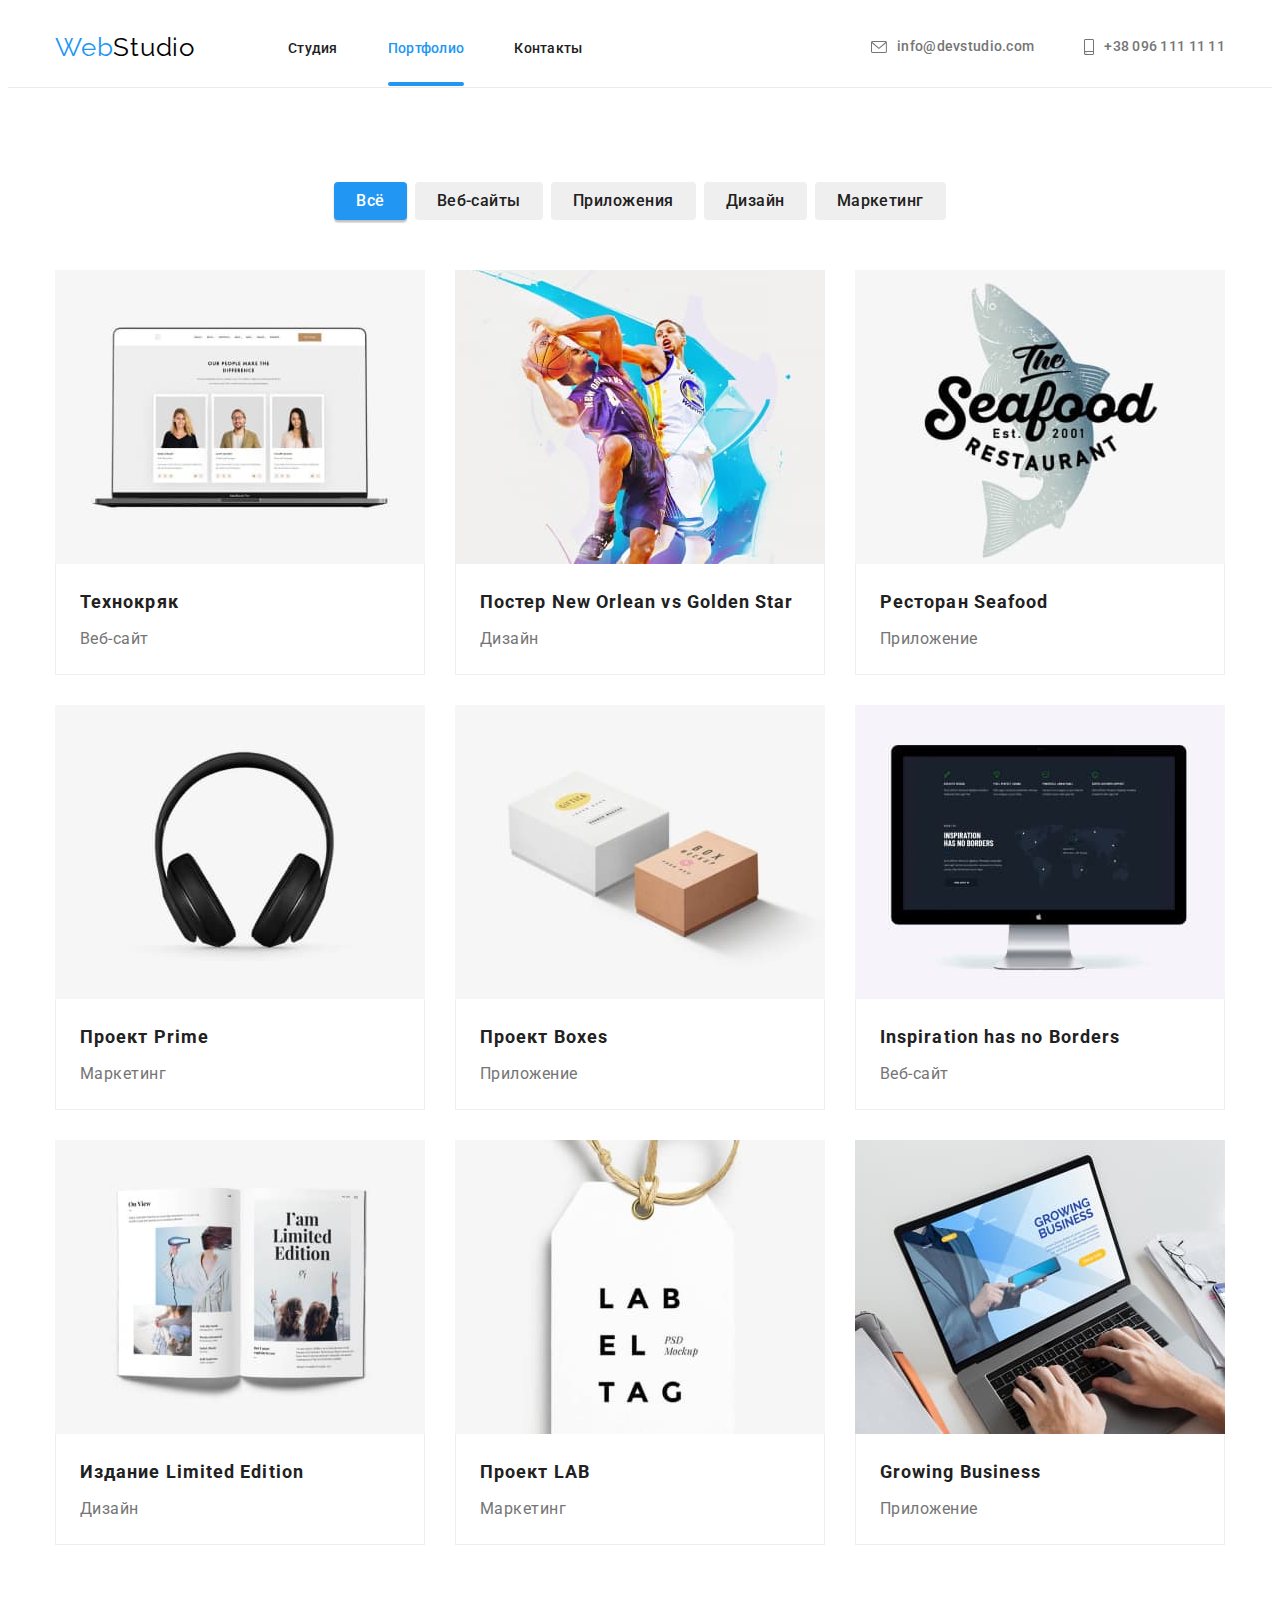
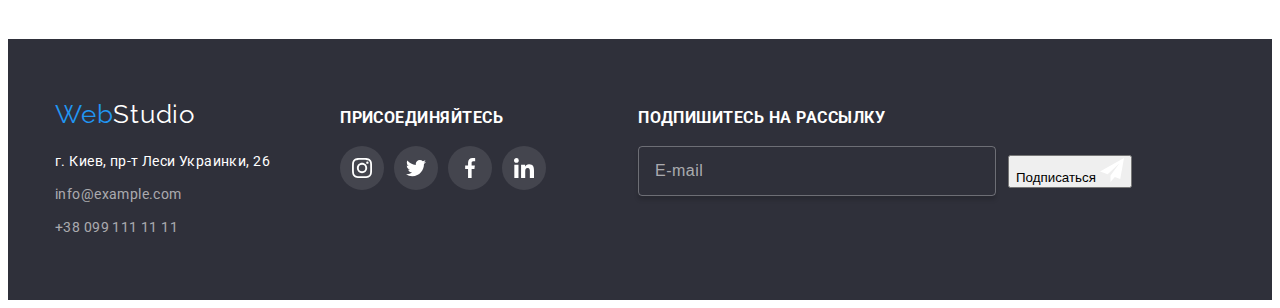
==== portfolio.html @ bbe97c32 "add files from the previous task" ====
<!-- Вопросы легко найти введя в поиск: ????? (Всё что отмечено по другому - старые вопросы или личные комментарии)-->
<!DOCTYPE html>
<html lang="ru">
  <head>
    <meta charset="UTF-8" />
    <meta http-equiv="X-UA-Compatible" content="IE=edge" />
    <meta name="viewport" content="width=device-width, initial-scale=1.0" />
    <title>Студия</title>
    <link rel="preconnect" href="https://fonts.gstatic.com" />
    <link
      rel="stylesheet"
      href="https://fonts.googleapis.com/css2?family=Raleway:wght@700&family=Roboto:wght@400;500;700;900&display=swap"
    />
    <link
      rel="stylesheet"
      href="https://cdnjs.cloudflare.com/ajax/libs/modern-normalize/1.1.0/modern-normalize.min.css"
      integrity="sha512-wpPYUAdjBVSE4KJnH1VR1HeZfpl1ub8YT/NKx4PuQ5NmX2tKuGu6U/JRp5y+Y8XG2tV+wKQpNHVUX03MfMFn9Q=="
      crossorigin="anonymous"
      referrerpolicy="no-referrer"
    />
    <link rel="stylesheet" href="./css/styles.css" />
  </head>
  <body>
    <!-- header -->
    <header class="header">
      <div class="header-container container">
        <a class="logo" href="./index.html"
          >Web<span class="logo-accent-header">Studio</span>
        </a>
        <!-- !!!Лого вне nav потому что в hw-08 nav будет скрыт display non!!! -->
        <nav class="nav">
          <ul class="list-nav-header">
            <li class="list-nav-header-item">
              <a class="link list-nav-header-item-link" href="./index.html"
                >Студия</a
              >
            </li>
            <li class="list-nav-header-item">
              <a
                class="link list-nav-header-item-link current"
                href="./portfolio.html"
                >Портфолио</a
              >
            </li>
            <li class="list-nav-header-item">
              <a class="link list-nav-header-item-link" href="">Контакты</a>
            </li>
          </ul>
        </nav>
        <ul class="list-contacts-header">
          <li class="list-contacts-header-item">
            <a
              class="link list-contacts-header-item-link"
              href="mailto:info@devstudio.com"
            >
              <svg class="envelope">
                <use href="./images/icons/icons.svg#icon-envelope"></use>
              </svg>
              info@devstudio.com</a
            >
          </li>
          <li class="list-contacts-header-item">
            <a
              class="link list-contacts-header-item-link"
              href="tel:+380961111111"
            >
              <svg class="smartphone">
                <use href="./images/icons/icons.svg#icon-smartphone"></use>
              </svg>
              +38 096 111 11 11</a
            >
          </li>
        </ul>
      </div>
    </header>
    <!-- maim -->
    <main class="main">
      <!-- examples -->
      <section class="section-examples">
        <div class="container">
          <h2 class="title-section title-section-examples visually-hidden">
            Меню видов работ
          </h2>
          <ul class="list-section-examples-button">
            <li class="list-section-examples-button-item">
              <button class="button-section-examples current" type="button">
                Всё
              </button>
            </li>
            <li class="list-section-examples-button-item">
              <button class="button-section-examples" type="button">
                Веб-сайты
              </button>
            </li>
            <li class="list-section-examples-button-item">
              <button class="button-section-examples" type="button">
                Приложения
              </button>
            </li>
            <li class="list-section-examples-button-item">
              <button class="button-section-examples" type="button">
                Дизайн
              </button>
            </li>
            <li class="list-section-examples-button-item">
              <button class="button-section-examples" type="button">
                Маркетинг
              </button>
            </li>
          </ul>
          <ul class="list-section-examples-example">
            <li class="list-section-examples-example-item">
              <a class="list-section-examples-example-item-link" href="">
                <div class="list-section-examples-example-item-box-image">
                  <img
                    src="./images/portfolio.html/examples/tekhnokryak.jpg"
                    alt="Веб-сайт Технокряк открыт на ноутбуке"
                    width="370"
                    height="294"
                  />
                  <p
                    class="list-section-examples-example-item-box-overlay-text"
                  >
                    Технокряк это современная площадка распространения
                    коронавируса. Компании используют эту платформу для
                    цифрового шпионажа и атак на защищённые сервера конкурентов.
                  </p>
                </div>
                <div class="list-section-examples-example-item-text">
                  <h3 class="list-section-examples-example-item-title">
                    Технокряк
                  </h3>
                  <p class="list-section-examples-example-item-description">
                    Веб-сайт
                  </p>
                </div>
              </a>
            </li>
            <li class="list-section-examples-example-item">
              <a class="list-section-examples-example-item-link" href="">
                <div class="list-section-examples-example-item-box-image">
                  <img
                    src="./images/portfolio.html/examples/poster-new-orlean-vs-golden-star.jpg"
                    alt="На постере изображены два играющих баскетболиста"
                    width="370"
                    height="294"
                  />
                  <p
                    class="list-section-examples-example-item-box-overlay-text"
                  >
                    Технокряк это современная площадка распространения
                    коронавируса. Компании используют эту платформу для
                    цифрового шпионажа и атак на защищённые сервера конкурентов.
                  </p>
                </div>
                <div class="list-section-examples-example-item-text">
                  <h3 class="list-section-examples-example-item-title">
                    Постер New Orlean vs Golden Star
                  </h3>
                  <p class="list-section-examples-example-item-description">
                    Дизайн
                  </p>
                </div>
              </a>
            </li>
            <li class="list-section-examples-example-item">
              <a class="list-section-examples-example-item-link" href="">
                <div class="list-section-examples-example-item-box-image">
                  <img
                    src="./images/portfolio.html/examples/restoran-seafood.jpg"
                    alt="Логотип ресторана Seafood"
                    width="370"
                    height="294"
                  />
                  <p
                    class="list-section-examples-example-item-box-overlay-text"
                  >
                    Технокряк это современная площадка распространения
                    коронавируса. Компании используют эту платформу для
                    цифрового шпионажа и атак на защищённые сервера конкурентов.
                  </p>
                </div>
                <div class="list-section-examples-example-item-text">
                  <h3 class="list-section-examples-example-item-title">
                    Ресторан Seafood
                  </h3>
                  <p class="list-section-examples-example-item-description">
                    Приложение
                  </p>
                </div>
              </a>
            </li>
            <li class="list-section-examples-example-item">
              <a class="list-section-examples-example-item-link" href="">
                <div class="list-section-examples-example-item-box-image">
                  <img
                    src="./images/portfolio.html/examples/proekt-prime.jpg"
                    alt="На логотипе изображены полнооазмерные наушники чёрного цвета "
                    width="370"
                    height="294"
                  />
                  <p
                    class="list-section-examples-example-item-box-overlay-text"
                  >
                    Технокряк это современная площадка распространения
                    коронавируса. Компании используют эту платформу для
                    цифрового шпионажа и атак на защищённые сервера конкурентов.
                  </p>
                </div>
                <div class="list-section-examples-example-item-text">
                  <h3 class="list-section-examples-example-item-title">
                    Проект Prime
                  </h3>
                  <p class="list-section-examples-example-item-description">
                    Маркетинг
                  </p>
                </div>
              </a>
            </li>
            <li class="list-section-examples-example-item">
              <a class="list-section-examples-example-item-link" href="">
                <div class="list-section-examples-example-item-box-image">
                  <img
                    src="./images/portfolio.html/examples/proekt-boxes.jpg"
                    alt="На логотипе изображены две коробки с названем проекта"
                    width="370"
                    height="294"
                  />
                  <p
                    class="list-section-examples-example-item-box-overlay-text"
                  >
                    Технокряк это современная площадка распространения
                    коронавируса. Компании используют эту платформу для
                    цифрового шпионажа и атак на защищённые сервера конкурентов.
                  </p>
                </div>
                <div class="list-section-examples-example-item-text">
                  <h3 class="list-section-examples-example-item-title">
                    Проект Boxes
                  </h3>
                  <p class="list-section-examples-example-item-description">
                    Приложение
                  </p>
                </div>
              </a>
            </li>
            <li class="list-section-examples-example-item">
              <a class="list-section-examples-example-item-link" href="">
                <div class="list-section-examples-example-item-box-image">
                  <img
                    src="./images/portfolio.html/examples/inspiration-has-no-borders.jpg"
                    alt="веб-сайт открыт на большом мониторе"
                    width="370"
                    height="294"
                  />
                  <p
                    class="list-section-examples-example-item-box-overlay-text"
                  >
                    Технокряк это современная площадка распространения
                    коронавируса. Компании используют эту платформу для
                    цифрового шпионажа и атак на защищённые сервера конкурентов.
                  </p>
                </div>
                <div class="list-section-examples-example-item-text">
                  <h3 class="list-section-examples-example-item-title">
                    Inspiration has no Borders
                  </h3>
                  <p class="list-section-examples-example-item-description">
                    Веб-сайт
                  </p>
                </div>
              </a>
            </li>
            <li class="list-section-examples-example-item">
              <a class="list-section-examples-example-item-link" href="">
                <div class="list-section-examples-example-item-box-image">
                  <img
                    src="./images/portfolio.html/examples/izdaniye-limited-edition.jpg"
                    alt="фотография раскрытого журнала"
                    width="370"
                    height="294"
                  />
                  <p
                    class="list-section-examples-example-item-box-overlay-text"
                  >
                    Технокряк это современная площадка распространения
                    коронавируса. Компании используют эту платформу для
                    цифрового шпионажа и атак на защищённые сервера конкурентов.
                  </p>
                </div>
                <div class="list-section-examples-example-item-text">
                  <h3 class="list-section-examples-example-item-title">
                    Издание Limited Edition
                  </h3>
                  <p class="list-section-examples-example-item-description">
                    Дизайн
                  </p>
                </div>
              </a>
            </li>
            <li class="list-section-examples-example-item">
              <a class="list-section-examples-example-item-link" href="">
                <div class="list-section-examples-example-item-box-image">
                  <img
                    src="./images/portfolio.html/examples/proekt-lab.jpg"
                    alt="логотип проекта на бирке"
                    width="370"
                    height="294"
                  />
                  <p
                    class="list-section-examples-example-item-box-overlay-text"
                  >
                    Технокряк это современная площадка распространения
                    коронавируса. Компании используют эту платформу для
                    цифрового шпионажа и атак на защищённые сервера конкурентов.
                  </p>
                </div>
                <div class="list-section-examples-example-item-text">
                  <h3 class="list-section-examples-example-item-title">
                    Проект LAB
                  </h3>
                  <p class="list-section-examples-example-item-description">
                    Маркетинг
                  </p>
                </div>
              </a>
            </li>
            <li class="list-section-examples-example-item">
              <a class="list-section-examples-example-item-link" href="">
                <div class="list-section-examples-example-item-box-image">
                  <img
                    src="./images/portfolio.html/examples/growing-business.jpg"
                    alt="человек работает в приложении на ноутбуке"
                    width="370"
                    height="294"
                  />
                  <p
                    class="list-section-examples-example-item-box-overlay-text"
                  >
                    Технокряк это современная площадка распространения
                    коронавируса. Компании используют эту платформу для
                    цифрового шпионажа и атак на защищённые сервера конкурентов.
                  </p>
                </div>
                <div class="list-section-examples-example-item-text">
                  <h3 class="list-section-examples-example-item-title">
                    Growing Business
                  </h3>
                  <p class="list-section-examples-example-item-description">
                    Приложение
                  </p>
                </div>
              </a>
            </li>
          </ul>
        </div>
      </section>
    </main>
    <!-- footer -->
    <footer class="footer">
      <div class="footer-container container">
        <div class="footer-logo-adrress">
          <a class="logo link" href="./index.html"
            >Web<span class="logo-accent-footer">Studio</span></a
          >
          <address class="address">
            <ul class="list-address">
              <li class="list-address-item">
                <a
                  class="link link-contacts-footer-address"
                  href="https://goo.gl/maps/VducrsW37EZ99G4x5"
                  target="_blank"
                  rel="noopener noreferrer"
                  >г. Киев, пр-т Леси Украинки, 26</a
                >
                <!-- Prettier неудобно разрывает теги (например </a> на двух предыдущих строчках). Так и должно быть или лучше изменить настройки самого Prettier? -->
              </li>
              <li class="list-address-item">
                <a
                  class="link link-contacts-footer"
                  href="mailto:info@example.com"
                  >info@example.com</a
                >
              </li>
              <li class="list-address-item">
                <a class="link link-contacts-footer" href="tel:+380991111111"
                  >+38 099 111 11 11</a
                >
              </li>
            </ul>
          </address>
        </div>
        <div class="footer-join">
          <p class="footer-join-title">присоединяйтесь</p>
          <ul class="footer-join-list-link-social">
            <li class="footer-join-list-link-social-item">
              <a class="footer-join-list-link-social-link" href="">
                <svg
                  class="
                    footer-join-list-link-social-icon footer-join-icon-instagram
                  "
                >
                  <use href="./images/icons/icons.svg#icon-instagram"></use>
                </svg>
              </a>
            </li>
            <li class="footer-join-list-link-social-item">
              <a class="footer-join-list-link-social-link" href="">
                <svg
                  class="
                    footer-join-list-link-social-icon footer-join-icon-twitter
                  "
                >
                  <use href="./images/icons/icons.svg#icon-twitter"></use>
                </svg>
              </a>
            </li>
            <li class="footer-join-list-link-social-item">
              <a class="footer-join-list-link-social-link" href="">
                <svg
                  class="
                    footer-join-list-link-social-icon footer-join-icon-facebook
                  "
                >
                  <use href="./images/icons/icons.svg#icon-facebook"></use>
                </svg>
              </a>
            </li>
            <li class="footer-join-list-link-social-item">
              <a class="footer-join-list-link-social-link" href="">
                <svg
                  class="
                    footer-join-list-link-social-icon footer-join-icon-linkedin
                  "
                >
                  <use href="./images/icons/icons.svg#icon-linkedin"></use>
                </svg>
              </a>
            </li>
          </ul>
        </div>
        <div class="footer-form-container">
          <p class="footer-join-title">подпишитесь на рассылку</p>
          <form class="footer-form" action="#">
            <input
              class="footer-form-field"
              type="email"
              name="subscribtion"
              placeholder="E-mail"
              id="subscription"
              required
            />
            <label for="subscription"
              ><button class="footer-form-btn" type="submit">
                Подписаться
                <svg class="footer-btn-icon" width="24" height="24">
                  <use href="./images/icons/icons.svg#icon-subscribe"></use>
                </svg>
              </button>
            </label>
          </form>
        </div>
      </div>
    </footer>
  </body>
</html>
<!-- Q&A history -->
---- css/styles.css ----
/* Вопросы легко найти введя в поиск: ????? (Всё что отмечено по другому - старые вопросы или личные комментарии) */

/* root-start */
:root {
  --font-family-primary: "Roboto", sans-serif;
  --font-family-secondary: "Raleway", sans-serif;
  --border-form: 1px solid rgba(33, 33, 33, 0.2);
  --color-main: #757575;
  --color-white-primary: #ffffff;
  --color-white-secondary: rgba(255, 255, 255, 0.6);
  --color-dark-primary: #212121;
  --color-accent-primary: #2196f3;
  --color-accent-secondary: #000000;
  --color-background-primary: #2f303a;
  --color-background-secondary: #f5f4fa;
  --color-button-background: #188ce8;
  --color-icon-primary: #afb1b8;
  --color-overlay-primary: rgba(47, 48, 58, 0.4);
  --color-overlay-secondary: rgba(47, 48, 58, 0.8);
  --color-overlay-example-card: rgba(33, 150, 243, 0.9);
  --color-placeholder: rgba(117, 117, 117, 0.5);
  --shadow-section-examples-example-item: 0px 1px 1px rgba(0, 0, 0, 0.12),
    0px 4px 4px rgba(0, 0, 0, 0.06), 1px 4px 6px rgba(0, 0, 0, 0.16);
  --shadow-section-examples-example-item-hover: 0px 1px 1px rgba(0, 0, 0, 0.12),
    0px 4px 4px rgba(0, 0, 0, 0.06), 1px 4px 6px rgba(0, 0, 0, 0.16);
  --shadow-section-hero-button: 0px 3px 1px rgba(0, 0, 0, 0.1),
    0px 1px 2px rgba(0, 0, 0, 0.08), 0px 2px 2px rgba(0, 0, 0, 0.12);
  --shadow-modal: 0px 1px 3px rgba(0, 0, 0, 0.12),
    0px 1px 1px rgba(0, 0, 0, 0.14), 0px 2px 1px rgba(0, 0, 0, 0.2);
  --shadow-modal-button: 0px 4px 4px rgba(0, 0, 0, 0.15);
  --timing-function: cubic-bezier(0.4, 0, 0.2, 1);
}
/* root-end */

/* body-start */

/* global-start */
body {
  font-family: var(--font-family-primary), sans-serif;
  color: var(--color-main);
  background-color: var(--color-white-primary);
}
*,
*::before,
*::after {
  box-sizing: border-box;
}
h1,
h2,
h3,
h4,
h5,
h6,
p {
  margin-top: 0;
  margin-bottom: 0;
}
a {
  text-decoration: none;
}
ul,
ol {
  list-style: none;
  margin: 0;
  padding: 0;
}
img {
  display: block;
}
.link {
  text-decoration: none;
  color: inherit;
}
.list {
  list-style: none;
}
.visually-hidden {
  position: absolute;
  width: 1px;
  height: 1px;
  margin: -1px;
  border: 0;
  padding: 0;
  white-space: nowrap;
  clip-path: inset(100%);
  clip: rect(0 0 0 0);
  overflow: hidden;
}
.container {
  width: 1200px;
  padding-left: 15px;
  padding-right: 15px;
  /* padding: 0 15px; */
  margin-left: auto;
  margin-right: auto;
  /* margin: 0 auto; */
}
/* global-end */

/* header-start */
.header {
  border-bottom: 1px solid #ececec;
  padding-top: 24px;
  padding-bottom: 24px;
}
.header-container {
  display: flex;
  align-items: center;
}
.logo {
  font-family: var(--font-family-secondary);
  font-size: 26px;
  line-height: 1.19;
  letter-spacing: 0.03em;
  color: var(--color-accent-primary);
}
.logo-accent-header {
  color: var(--color-accent-secondary);
}
.header .logo {
  margin-right: 93px;
}
.nav {
  display: flex;
  align-items: center;
}
.list-nav-header {
  display: flex;
}
.list-nav-header-item {
  position: relative;
}
.list-nav-header-item:not(:last-child) {
  margin-right: 50px;
}
.list-nav-header-item-link {
  font-weight: 500;
  font-size: 14px;
  line-height: 1.14;
  letter-spacing: 0.02em;
  color: var(--color-dark-primary);
  transition: color 250ms var(--timing-function);
}
.list-nav-header-item-link:hover,
.list-nav-header-item-link:focus,
.list-nav-header-item-link.current {
  color: var(--color-accent-primary);
  transition: color 250ms var(--timing-function);
}
.list-nav-header-item-link.current::after {
  content: "";
  display: block;
  justify-content: center;
  position: absolute;
  top: 44px;
  width: 100%;
  height: 4px;
  border-radius: 2px;
  background-color: var(--color-accent-primary);
}
.list-contacts-header {
  display: flex;
  margin-left: auto;
}
.list-contacts-header-item:not(:last-child) {
  margin-right: 50px;
}
.list-contacts-header-item-link {
  display: flex;
  align-items: center;
  font-weight: 500;
  font-size: 14px;
  line-height: 1.14;
  letter-spacing: 0.02em;
  color: var(--color-main);
  transition: color 250ms var(--timing-function);
}
.list-contacts-header-item-link:hover,
.list-contacts-header-item-link:focus,
.list-contacts-header-item-link:hover,
.list-contacts-header-item-link:focus {
  color: var(--color-accent-primary);
  transition: color 250ms var(--timing-function);
}
.envelope {
  width: 16px;
  height: 12px;
  margin-right: 10px;
  fill: var(--color-main);
  transition: fill 250ms var(--timing-function);
}
.smartphone {
  width: 10px;
  height: 16px;
  margin-right: 10px;
  color: var(--color-main);
  fill: var(--color-main);
  transition: color 250ms var(--timing-function);
  transition: fill 250ms var(--timing-function);
}
.list-contacts-header-item-link:hover .envelope,
.list-contacts-header-item-link:focus .envelope,
.list-contacts-header-item-link:hover .smartphone,
.list-contacts-header-item-link:focus .smartphone {
  fill: var(--color-accent-primary);
  transition: fill 250ms var(--timing-function);
}
/* header-end */

/* index.html-start */

/* main-start */

/* hero-start */
.section-hero {
  background-color: var(--color-background-primary);
  max-width: 1600px;
  margin: 0 auto;
  padding: 200px 0;
  text-align: center;

  background-size: cover;
  background-position: center;
  background-repeat: no-repeat;
  background-image: linear-gradient(
      var(--color-overlay-primary),
      var(--color-overlay-primary)
    ),
    url(../images/index.html/hero/hero-background.jpg);
}
.title-section-hero {
  font-weight: 900;
  font-size: 44px;
  line-height: 1.36;
  letter-spacing: 0.06em;
  text-transform: uppercase;
  /*   text-align: center; */
  color: var(--color-white-primary);
  width: 696px;
  text-align: center;
  margin: 0 auto;
  margin-bottom: 30px;
}
.button-section-hero {
  font-family: inherit;
  font-weight: 700;
  font-size: 16px;
  line-height: 1.88;
  letter-spacing: 0.06em;
  background-color: var(--color-accent-primary);
  color: var(--color-white-primary);
  cursor: pointer;
  border: none;
  border-radius: 4px;
  padding: 10px 32px;
  box-shadow: var(--shadow-section-hero-button);
  border-radius: 4px;
}
/* hero-end */

/* advantages-start */
.section-advantages {
  padding: 94px 0;
}
.list-section-advantages {
  display: flex;
}
.list-section-advantages-item {
  width: 270px;
}
.list-section-advantages-item:not(:last-child) {
  margin-right: 30px;
}
.list-section-advantages-item-icon-background {
  display: flex;
  justify-content: center;
  align-items: center;
  height: 120px;
  margin-bottom: 30px;
  background-color: var(--color-background-secondary);
  border-radius: 4px;
}
.list-section-advantages-item-icon {
  width: 70px;
  height: 70px;
}
.list-section-advantages-item-title {
  font-size: 14px;
  line-height: 1.14;
  text-transform: uppercase;
  color: var(--color-dark-primary);
  margin-bottom: 10px;
}
.list-section-advantages-item-description {
  font-size: 14px;
  line-height: 1.71;
  letter-spacing: 0.03em;
  color: var(--color-main);
}
/* advantages-end */

/* activities-start */
.section-activities {
  padding-bottom: 94px;
}
.title-section {
  font-weight: 700;
  font-size: 36px;
  line-height: 1.17;
  letter-spacing: 0.03em;
  color: var(--color-dark-primary);
  text-align: center;
  margin-bottom: 50px;
}
.list-section-activities {
  display: flex;
  justify-content: center;
}
.list-section-activities-item {
  position: relative;
}
.list-section-activities-item:not(:last-child) {
  margin-right: 30px;
}
.activities-description {
  position: absolute;
  bottom: 0;
  width: 100%;
  height: 70px;
  background-color: var(--color-overlay-secondary);
}
.activities-title {
  padding-top: 27px;
  padding-bottom: 27px;
  font-weight: 700;
  line-height: 1.14;
  text-align: center;
  letter-spacing: 0.03em;
  text-transform: uppercase;
  color: var(--color-white-primary);
}
/* activities-end */

/* team-start */
.section-team {
  padding: 94px 0;
  background-color: var(--color-background-secondary);
}
.list-section-team {
  display: flex;
}
.list-section-team-item {
  background: #ffffff;
  box-shadow: 0px 1px 3px rgba(0, 0, 0, 0.12), 0px 1px 1px rgba(0, 0, 0, 0.14),
    0px 2px 1px rgba(0, 0, 0, 0.2);
  border-radius: 0px 0px 4px 4px;
}
.list-section-team-item:not(:last-child) {
  margin-right: 30px;
}
.list-section-team-item-text {
  text-align: center;
  padding: 30px 32px;
}
.list-section-team-item-title {
  font-weight: 500;
  font-size: 16px;
  line-height: 1.19;
  letter-spacing: 0.03em;
  color: var(--color-dark-primary);
  margin-bottom: 10px;
}
.list-section-team-item-description {
  line-height: 1.19;
  font-size: 14px;
  letter-spacing: 0.03em;
  margin-bottom: 16px;
}
.list-link-social {
  display: flex;
  justify-content: center;
  align-items: center;
}
.link-social {
  display: flex;
  justify-content: center;
  align-items: center;
  width: 44px;
  height: 44px;
  border-radius: 50%;
  fill: var(--color-icon-primary);
  transition: fill 250ms var(--timing-function);
}
.link-social:hover,
.link-social:focus {
  fill: var(--color-white-primary);
  background-color: var(--color-accent-primary);
  transition: fill 250ms var(--timing-function);
  transition: background-color 250ms var(--timing-function);
}
.link-social-item:not(:last-child) {
  margin-right: 10px;
}
/* team-end */

/* сlients-start */
.section-clients {
  padding-top: 94px;
  padding-bottom: 94px;
}
.list-section-сlients {
  display: flex;
  justify-content: space-between;
  align-items: center;
}
.list-section-сlients-item {
  width: 170px;
  height: 92px;
}
.list-section-сlients-item-link {
  display: flex;
  align-items: center;
  justify-content: center;
  width: inherit;
  height: inherit;
  border: 1px solid var(--color-icon-primary);
  border-radius: 4px;
  transition: border 250ms var(--timing-function),
    fill 250ms var(--timing-function);
}
.list-section-сlients-item-link:hover,
.list-section-сlients-item-link:focus {
  border: 1px solid var(--color-accent-primary);
  fill: var(--color-accent-primary);
  transition: border 250ms var(--timing-function);
  transition: fill 250ms var(--timing-function);
}
.icon-ya-co {
  width: 41px;
  height: 46.7px;
}
.icon-company-tag-line-here {
  width: 40px;
  height: 52px;
}
.icon-company {
  width: 43.46px;
  height: 41.18px;
}
.icon-foster-peters {
  width: 84.44px;
  height: 40.62px;
}
.icon-brand {
  width: 62.54px;
  height: 45.43px;
}
.icon-company-tag-line {
  width: 93.79px;
  height: 43.93px;
}
.list-section-сlients-item-link:hover .client-icon,
.list-section-сlients-item-link:focus .client-icon {
  fill: var(--color-accent-primary);
  transition: fill 250ms var(--timing-function);
}
.client-icon {
  fill: var(--color-icon-primary);
  transition: fill 250ms var(--timing-function);
}
/* сlients-end */

/* portfolio.html-start */

/* examples-start */
.section-examples {
  padding: 94px 0;
}
.button-section-examples {
  font-family: inherit;
  font-weight: 500;
  font-size: 16px;
  line-height: 1.62;
  letter-spacing: 0.03em;
  color: var(--color-dark-primary);
  cursor: pointer;
  border: none;
  border-radius: 4px;
  padding: 6px 22px;
  transition: color 250ms var(--timing-function),
    background-color 250ms var(--timing-function),
    box-shadow 250ms var(--timing-function);
}
.button-section-examples:hover,
.button-section-examples:focus,
.button-section-examples.current {
  background-color: var(--color-accent-primary);
  color: var(--color-white-primary);
  box-shadow: 0px 3px 1px rgba(0, 0, 0, 0.1), 0px 1px 2px rgba(0, 0, 0, 0.08),
    0px 2px 2px rgba(0, 0, 0, 0.12);
  border-radius: 4px;
  transition: background-color 250ms var(--timing-function);
  transition: color 250ms var(--timing-function);
  transition: box-shadow 250ms var(--timing-function);
}
.list-section-examples-button {
  display: flex;
  justify-content: center;
  margin-bottom: 50px;
}
.list-section-examples-button-item:not(:last-child) {
  margin-right: 8px;
}
.list-section-examples-example {
  display: flex;
  flex-wrap: wrap;
  margin-left: -30px;
  margin-top: -30px;
}
.list-section-examples-example-item {
  margin-left: 30px;
  margin-top: 30px;
  flex-basis: calc(100% / 3 - 30px);
}
.list-section-examples-example-item-link {
  display: block;
  transition: box-shadow 250ms var(--timing-function);
}
.list-section-examples-example-item-link:hover,
.list-section-examples-example-item-link:focus {
  box-shadow: var(--shadow-section-examples-example-item-hover);
  transition: color 250ms var(--timing-function);
  transition: box-shadow 250ms var(--timing-function);
}
.list-section-examples-example-item-link:hover
  .list-section-examples-example-item-box-overlay-text,
.list-section-examples-example-item-link:focus
  .list-section-examples-example-item-box-overlay-text {
  transform: translateY(0);
}
.list-section-examples-example-item-box-image {
  position: relative;
  overflow: hidden;
}
.list-section-examples-example-item-box-overlay-text {
  display: block;
  position: absolute;
  bottom: 0;
  width: 100%;
  height: 100%;
  padding: 62px 24px;
  overflow: auto;
  font-size: 18px;
  line-height: 1.56;
  letter-spacing: 0.03em;
  color: var(--color-white-primary);
  background-color: var(--color-overlay-example-card);
  transform: translateY(100%);
  transition: color 250ms var(--timing-function);
  transition: background-color 250ms var(--timing-function);
  transition: transform 250ms var(--timing-function);
}
.list-section-examples-example-item-text {
  padding: 20px 24px;
  border: 1px solid #eeeeee;
  border-top: none;
}
.list-section-examples-example-item-title {
  font-size: 18px;
  font-weight: 700;
  line-height: 2;
  letter-spacing: 0.06em;
  color: var(--color-dark-primary);
  margin-bottom: 4px;
}
.list-section-examples-example-item-description {
  font-size: 16px;
  line-height: 1.88;
  letter-spacing: 0.03em;
  color: var(--color-main);
}
/* examples-end */

/* portfolio.html-end */

/* main-end */

/* footer-start */
.footer {
  background-color: var(--color-background-primary);
  padding-top: 60px;
  padding-bottom: 60px;
}
.footer-container {
  display: flex;
  align-items: baseline;
}
.footer .logo {
  display: inline-block;
  margin-bottom: 20px;
}
.logo-accent-footer {
  color: var(--color-white-primary);
}
.address {
  font-style: normal;
  font-weight: 400;
  font-size: 14px;
  line-height: 1.71;
  letter-spacing: 0.03em;
}
.list-address-item:not(:last-child) {
  margin-bottom: 9px;
}
.link-contacts-footer-address {
  color: var(--color-white-primary);
  transition: color 250ms var(--timing-function);
}
.link-contacts-footer {
  color: var(--color-white-secondary);
}
.link-contacts-footer-address:hover,
.link-contacts-footer-address:focus,
.link-contacts-footer:hover,
.link-contacts-footer:focus {
  color: var(--color-accent-primary);
  transition: color 250ms var(--timing-function);
}
.footer-join {
  margin-left: 70px;
}
.footer-join-title {
  margin-bottom: 20px;
  font-weight: 700;
  line-height: 16px;
  letter-spacing: 0.03em;
  text-transform: uppercase;
  color: var(--color-white-primary);
}
.footer-join-list-link-social {
  display: flex;
  align-items: center;
}
.footer-join-list-link-social-item:not(:last-child) {
  margin-right: 10px;
}
.footer-join-list-link-social-link {
  display: flex;
  justify-content: center;
  align-items: center;
  width: 44px;
  height: 44px;
  border-radius: 50%;
  background-color: rgba(255, 255, 255, 0.1);
  transition: background-color 250ms var(--timing-function);
}
.footer-join-list-link-social-link:hover,
.footer-join-list-link-social-link:focus {
  background-color: var(--color-accent-primary);
  transition: background-color 250ms var(--timing-function);
}
.footer-join-list-link-social-icon {
  width: 20px;
  height: 20px;
  fill: var(--color-white-primary);
}
.footer-form-container {
  margin-left: 92px;
}
.footer-form {
  display: flex;
  align-items: center;
}
.footer-form-field {
  width: 358px;
  height: 50px;
  padding-left: 16px;
  margin-right: 12px;
  color: var(--color-white-primary);
  background-color: transparent;
  border: 1px solid rgba(255, 255, 255, 0.3);
  box-shadow: var(--shadow-modal-button);
  border-radius: 4px;
}
.footer-form-field::placeholder {
  font-size: 16px;
  line-height: 1.25;
  letter-spacing: 0.03em;
  color: rgba(255, 255, 255, 0.6);
}
.footer-form-button {
  display: flex;
  align-items: center;
  justify-content: center;
  width: 200px;
  height: 50px;
  font-weight: 700;
  font-size: 16px;
  line-height: 1.87;
  letter-spacing: 0.06em;
  color: var(--color-white-primary);
  background-color: var(--color-accent-primary);
  border-color: transparent;
  border-radius: 4px;
  box-shadow: var(--shadow-modal-button);
  cursor: pointer;
}
.footer-button-icon {
  margin-left: 10px;
}
/* footer-end */

/* modal-start */
.backdrop {
  position: fixed;
  top: 0;
  left: 0;
  width: 100vw;
  height: 100vh;
  background-color: rgba(0, 0, 0, 0.2);
  transition: opacity 250ms var(--timing-function),
    visibility 250ms var(--timing-function);
  transition: background-color 250ms var(--timing-function);
}
.modal {
  position: absolute;
  top: 50%;
  left: 50%;
  width: 528px;
  height: 580px;
  background-color: var(--color-white-primary);
  box-shadow: var(--shadow-modal);
  border-radius: 4px;
  transform: translate(-50%, -50%) scale(1);
  transition: background-color 250ms var(--timing-function);
  transition: box-shadow 250ms var(--timing-function);
  transition: transform 250ms var(--timing-function);
}
.backdrop.is-hidden .modal {
  transform: translate(-50%, -50%) scale(0.7);
}
.backdrop.is-hidden {
  opacity: 0;
  visibility: hidden;
  pointer-events: none;
}
.button-close {
  position: absolute;
  top: 8px;
  right: 8px;
  display: flex;
  align-items: center;
  justify-content: center;
  width: 30px;
  height: 30px;
  padding: 0;
  background-color: var(--color-white-primary);
  border: 1px solid rgba(0, 0, 0, 0.1);
  border-radius: 50%;
  cursor: pointer;
}
.button-close:focus,
.button-close:hover {
  fill: var(--color-accent-primary);
}
.modal-form {
  display: flex;
  flex-direction: column;
  margin: 40px;
}
.form-title {
  margin-bottom: 12px;
  font-weight: 700;
  font-size: 20px;
  line-height: 1.15;
  text-align: center;
  letter-spacing: 0.03em;
  color: var(--color-dark-primary);
}
.form-field {
  margin-bottom: 10px;
  font-size: 12px;
  line-height: 1.16;
  letter-spacing: 0.01em;
  color: var(--color-main);
}
.form-input-wrapper {
  position: relative;
  display: block;
  margin-top: 4px;
}
.form-input {
  width: 100%;
  height: 40px;
  padding-left: 42px;
  border-radius: 4px;
  border: var(--border-form);
  transition: border 250ms var(--timing-function);
}
.form-input:focus {
  outline: none;
  border-color: var(--color-accent-primary);
}
.message-field {
  font-size: 12px;
  line-height: 1.16;
  letter-spacing: 0.01em;
  color: var(--color-main);
}
.message-input {
  width: 100%;
  height: 120px;
  padding: 12px 16px;
  margin-top: 4px;
  margin-bottom: 20px;
  border-radius: 4px;
  border: var(--border-form);
  resize: none;
  transition: border 250ms var(--timing-function);
}
.message-input:focus {
  outline: none;
  border-color: var(--color-accent-primary);
}
.message-input::placeholder {
  color: var(--color-placeholder);
}
.form-input-icon {
  position: absolute;
  top: 50%;
  left: 12px;
  fill: var(--color-dark-primary);
  transform: translateY(-50%);
  transition: fill 250ms var(--timing-function);
}
.form-input:focus + .form-input-icon {
  border: var(--color-accent-primary);
  fill: var(--color-accent-primary);
}
.form-checkbox-label {
  display: flex;
  justify-content: center;
  align-items: center;
  position: relative;
  line-height: 1.71;
  letter-spacing: 0.03em;
  font-weight: 400;
  font-size: 14px;
}
.form-checkbox-label::before {
  display: block;
  width: 16px;
  height: 15px;
  margin-right: 7px;
  content: "";
  border: 2px solid var(--color-dark-primary);
  border-radius: 2px;
  transition: border 250ms var(--timing-function);
}
.form-checkbox:checked + .form-checkbox-label::before {
  background-image: url(../images/icons/icon-check.svg);
  background-repeat: no-repeat;
  background-origin: border-box;
  background-position: center;
  border-color: transparent;
  background-size: contain;
}
.form-checkbox:focus + .form-checkbox-label::before {
  border-color: var(--color-accent-primary);
}
.checkbox-link {
  text-decoration: underline;
  color: var(--color-accent-primary);
}
.modal-form-button {
  display: block;
  padding: 10px 56px;
  margin-left: auto;
  margin-right: auto;
  margin-top: 30px;
  font-weight: 700;
  font-size: 16px;
  line-height: 1.87;
  letter-spacing: 0.06em;
  color: var(--color-white-primary);
  background-color: var(--color-button-background);
  border-color: transparent;
  border-radius: 4px;
  box-shadow: var(--shadow-modal-button);
  cursor: pointer;
}
/* modal-end */

/* body-end */

/* Q&A history
Нужно ли использовать сброс:
a{text-decoration:none;} ul{list-style:none;}?
Или во втором ДЗ ссылки и списки могут оставаться со стандартными декоративными элементами?
Какие глобальные стили применяют к body?
Правильно ли прописано? «B1» Допускается глобальный сброс стилей по селектору тега для элементов <h1>...<h6>, <p> и <ul>*/ ;
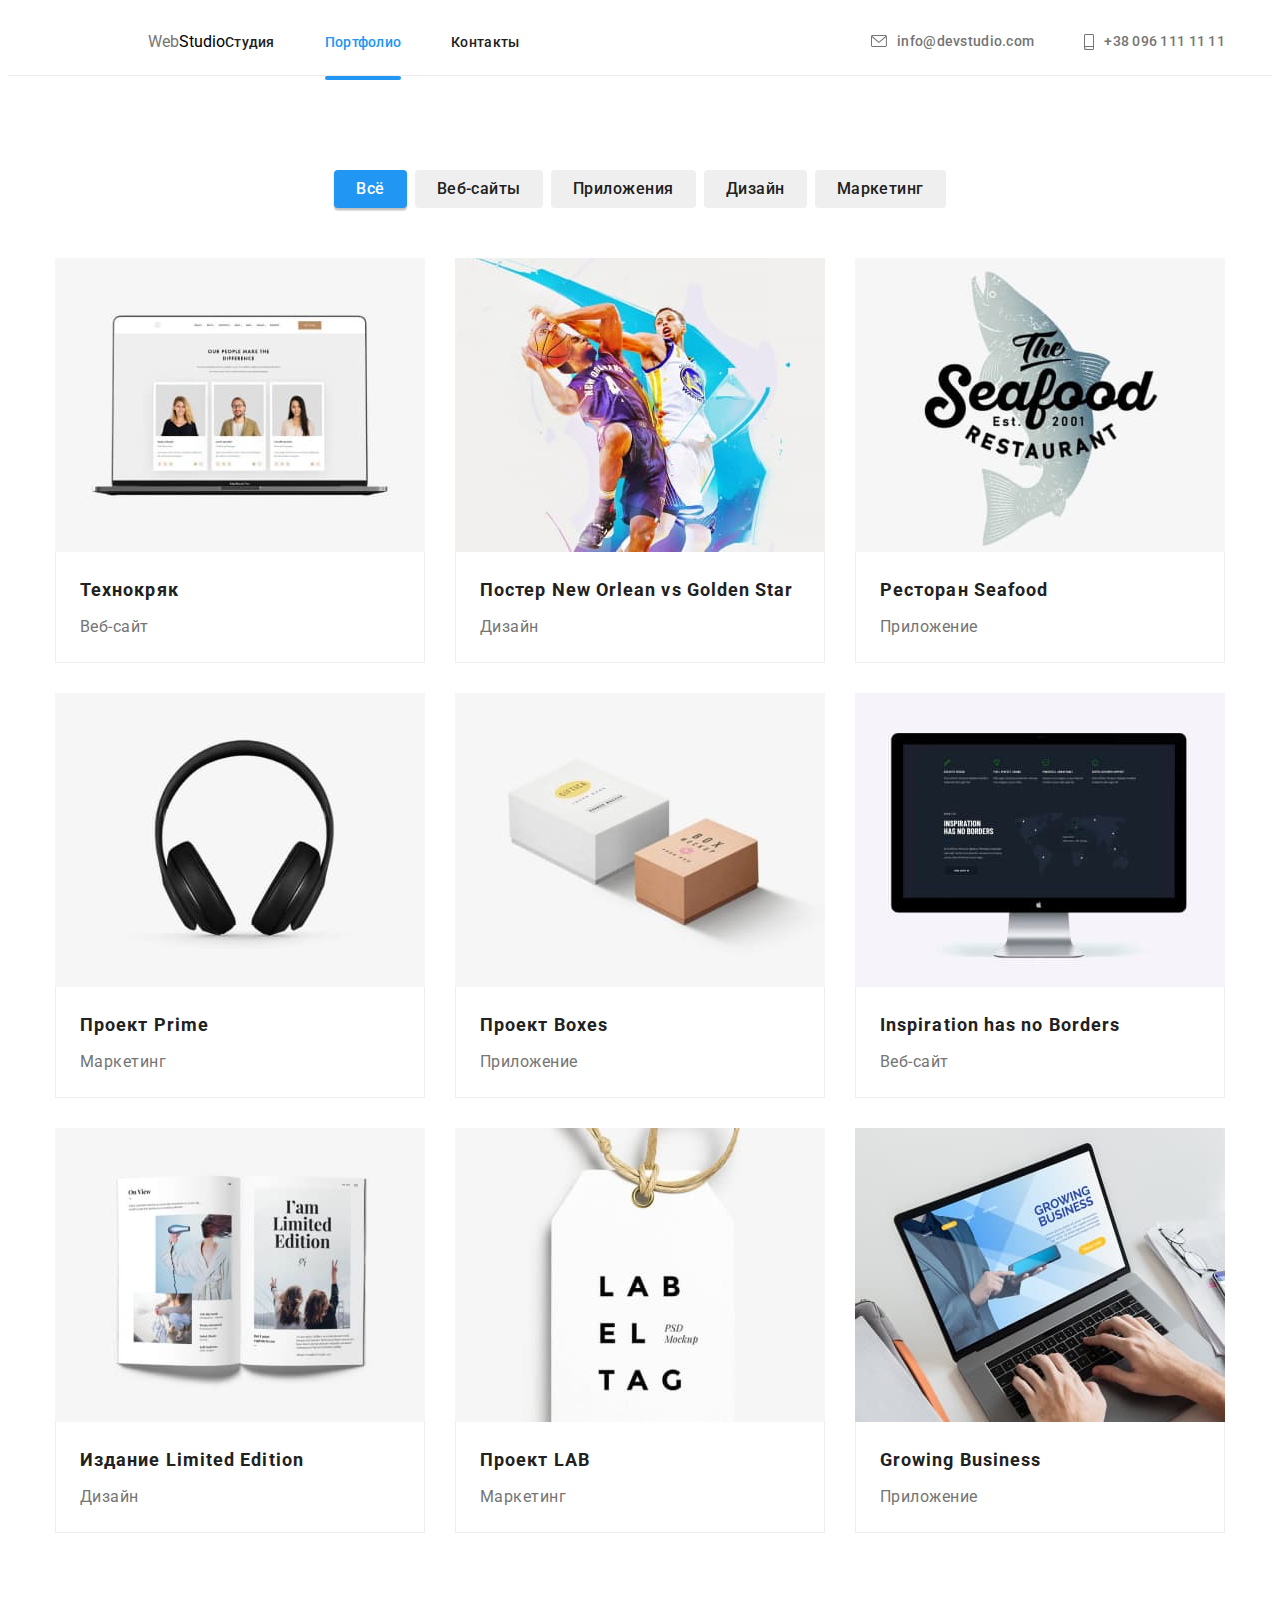
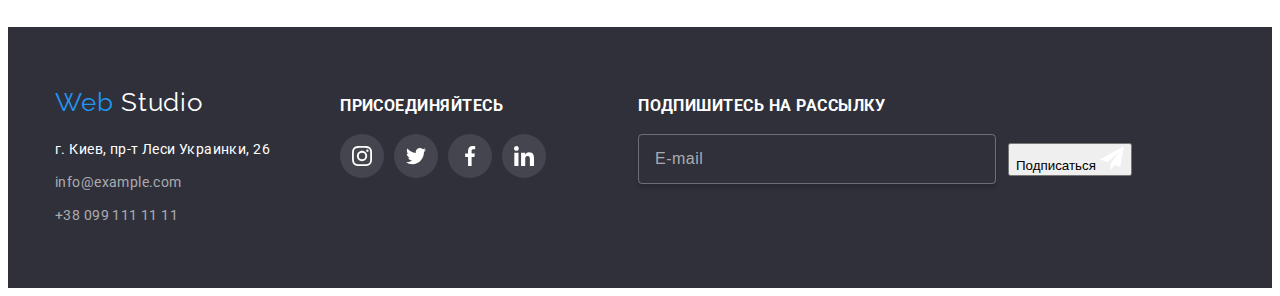
==== commit 699bcce2: "configure Prettier" ====
--- a/portfolio.html
+++ b/portfolio.html
@@ -18,57 +18,51 @@
       crossorigin="anonymous"
       referrerpolicy="no-referrer"
     />
-    <link rel="stylesheet" href="./css/styles.css" />
+    <link rel="stylesheet" href="./css/main.min.css" />
   </head>
   <body>
     <!-- header -->
     <header class="header">
       <div class="header-container container">
-        <a class="logo" href="./index.html"
-          >Web<span class="logo-accent-header">Studio</span>
+        <a class="logo" href="./index.html"></a>
+          Web
+          <span class="header__logo-accent">Studio</span>
         </a>
         <!-- !!!Лого вне nav потому что в hw-08 nav будет скрыт display non!!! -->
         <nav class="nav">
-          <ul class="list-nav-header">
-            <li class="list-nav-header-item">
-              <a class="link list-nav-header-item-link" href="./index.html"
-                >Студия</a
-              >
-            </li>
-            <li class="list-nav-header-item">
-              <a
-                class="link list-nav-header-item-link current"
-                href="./portfolio.html"
-                >Портфолио</a
-              >
-            </li>
-            <li class="list-nav-header-item">
-              <a class="link list-nav-header-item-link" href="">Контакты</a>
+          <ul class="menu-nav">
+            <li class="menu-nav__item">
+              <a class="link menu-nav__link" href="./index.html">Студия</a>
+            </li>
+            <li class="menu-nav__item">
+              <a class="link menu-nav__link current" href="./portfolio.html">
+                Портфолио
+              </a>
+            </li>
+            <li class="menu-nav__item">
+              <a class="link menu-nav__link" href="">Контакты</a>
             </li>
           </ul>
         </nav>
-        <ul class="list-contacts-header">
-          <li class="list-contacts-header-item">
+        <ul class="menu-contacts">
+          <li class="menu-contacts__item">
             <a
-              class="link list-contacts-header-item-link"
+              class="link menu-contacts__link"
               href="mailto:info@devstudio.com"
             >
               <svg class="envelope">
                 <use href="./images/icons/icons.svg#icon-envelope"></use>
               </svg>
-              info@devstudio.com</a
-            >
+              info@devstudio.com
+            </a>
           </li>
-          <li class="list-contacts-header-item">
-            <a
-              class="link list-contacts-header-item-link"
-              href="tel:+380961111111"
-            >
+          <li class="menu-contacts__item">
+            <a class="link menu-contacts__link" href="tel:+380961111111">
               <svg class="smartphone">
                 <use href="./images/icons/icons.svg#icon-smartphone"></use>
               </svg>
-              +38 096 111 11 11</a
-            >
+              +38 096 111 11 11
+            </a>
           </li>
         </ul>
       </div>
@@ -360,9 +354,10 @@
     <footer class="footer">
       <div class="footer-container container">
         <div class="footer-logo-adrress">
-          <a class="logo link" href="./index.html"
-            >Web<span class="logo-accent-footer">Studio</span></a
-          >
+          <a class="logo link" href="./index.html">
+            Web
+            <span class="logo-accent-footer">Studio</span>
+          </a>
           <address class="address">
             <ul class="list-address">
               <li class="list-address-item">
@@ -371,21 +366,23 @@
                   href="https://goo.gl/maps/VducrsW37EZ99G4x5"
                   target="_blank"
                   rel="noopener noreferrer"
-                  >г. Киев, пр-т Леси Украинки, 26</a
-                >
+                >
+                  г. Киев, пр-т Леси Украинки, 26
+                </a>
                 <!-- Prettier неудобно разрывает теги (например </a> на двух предыдущих строчках). Так и должно быть или лучше изменить настройки самого Prettier? -->
               </li>
               <li class="list-address-item">
                 <a
                   class="link link-contacts-footer"
                   href="mailto:info@example.com"
-                  >info@example.com</a
-                >
+                >
+                  info@example.com
+                </a>
               </li>
               <li class="list-address-item">
-                <a class="link link-contacts-footer" href="tel:+380991111111"
-                  >+38 099 111 11 11</a
-                >
+                <a class="link link-contacts-footer" href="tel:+380991111111">
+                  +38 099 111 11 11
+                </a>
               </li>
             </ul>
           </address>
@@ -396,9 +393,7 @@
             <li class="footer-join-list-link-social-item">
               <a class="footer-join-list-link-social-link" href="">
                 <svg
-                  class="
-                    footer-join-list-link-social-icon footer-join-icon-instagram
-                  "
+                  class="footer-join-list-link-social-icon footer-join-icon-instagram"
                 >
                   <use href="./images/icons/icons.svg#icon-instagram"></use>
                 </svg>
@@ -407,9 +402,7 @@
             <li class="footer-join-list-link-social-item">
               <a class="footer-join-list-link-social-link" href="">
                 <svg
-                  class="
-                    footer-join-list-link-social-icon footer-join-icon-twitter
-                  "
+                  class="footer-join-list-link-social-icon footer-join-icon-twitter"
                 >
                   <use href="./images/icons/icons.svg#icon-twitter"></use>
                 </svg>
@@ -418,9 +411,7 @@
             <li class="footer-join-list-link-social-item">
               <a class="footer-join-list-link-social-link" href="">
                 <svg
-                  class="
-                    footer-join-list-link-social-icon footer-join-icon-facebook
-                  "
+                  class="footer-join-list-link-social-icon footer-join-icon-facebook"
                 >
                   <use href="./images/icons/icons.svg#icon-facebook"></use>
                 </svg>
@@ -429,9 +420,7 @@
             <li class="footer-join-list-link-social-item">
               <a class="footer-join-list-link-social-link" href="">
                 <svg
-                  class="
-                    footer-join-list-link-social-icon footer-join-icon-linkedin
-                  "
+                  class="footer-join-list-link-social-icon footer-join-icon-linkedin"
                 >
                   <use href="./images/icons/icons.svg#icon-linkedin"></use>
                 </svg>
@@ -450,8 +439,8 @@
               id="subscription"
               required
             />
-            <label for="subscription"
-              ><button class="footer-form-btn" type="submit">
+            <label for="subscription">
+              <button class="footer-form-btn" type="submit">
                 Подписаться
                 <svg class="footer-btn-icon" width="24" height="24">
                   <use href="./images/icons/icons.svg#icon-subscribe"></use>
--- a/css/main.min.css
+++ b/css/main.min.css
@@ -0,0 +1,842 @@
+:root {
+  --font-family-primary: "Roboto", sans-serif;
+  --font-family-secondary: "Raleway", sans-serif;
+  --border-form: 1px solid rgba(33, 33, 33, 0.2);
+  --color-main: #757575;
+  --color-white-primary: #ffffff;
+  --color-white-secondary: rgba(255, 255, 255, 0.6);
+  --color-dark-primary: #212121;
+  --color-accent-primary: #2196f3;
+  --color-accent-secondary: #000000;
+  --color-background-primary: #2f303a;
+  --color-background-secondary: #f5f4fa;
+  --color-button-background: #188ce8;
+  --color-icon-primary: #afb1b8;
+  --color-overlay-primary: rgba(47, 48, 58, 0.4);
+  --color-overlay-secondary: rgba(47, 48, 58, 0.8);
+  --color-overlay-example-card: rgba(33, 150, 243, 0.9);
+  --color-placeholder: rgba(117, 117, 117, 0.5);
+  --shadow-section-examples-example-item: 0px 1px 1px rgba(0, 0, 0, 0.12),
+    0px 4px 4px rgba(0, 0, 0, 0.06), 1px 4px 6px rgba(0, 0, 0, 0.16);
+  --shadow-section-examples-example-item-hover: 0px 1px 1px rgba(0, 0, 0, 0.12),
+    0px 4px 4px rgba(0, 0, 0, 0.06), 1px 4px 6px rgba(0, 0, 0, 0.16);
+  --shadow-section-hero-button: 0px 3px 1px rgba(0, 0, 0, 0.1),
+    0px 1px 2px rgba(0, 0, 0, 0.08), 0px 2px 2px rgba(0, 0, 0, 0.12);
+  --shadow-modal: 0px 1px 3px rgba(0, 0, 0, 0.12),
+    0px 1px 1px rgba(0, 0, 0, 0.14), 0px 2px 1px rgba(0, 0, 0, 0.2);
+  --shadow-modal-button: 0px 4px 4px rgba(0, 0, 0, 0.15);
+  --timing-function: cubic-bezier(0.4, 0, 0.2, 1);
+}
+.visually-hidden {
+  position: absolute;
+  width: 1px;
+  height: 1px;
+  margin: -1px;
+  border: 0;
+  padding: 0;
+  white-space: nowrap;
+  clip-path: inset(100%);
+  clip: rect(0 0 0 0);
+  overflow: hidden;
+}
+body {
+  font-family: var(--font-family-primary), sans-serif;
+  color: var(--color-main);
+  background-color: var(--color-white-primary);
+}
+*,
+*::before,
+*::after {
+  box-sizing: border-box;
+}
+h1,
+h2,
+h3,
+h4,
+h5,
+h6,
+p {
+  margin-top: 0;
+  margin-bottom: 0;
+}
+a {
+  text-decoration: none;
+}
+ul,
+ol {
+  list-style: none;
+  margin: 0;
+  padding: 0;
+}
+img {
+  display: block;
+}
+.link {
+  text-decoration: none;
+  color: inherit;
+}
+.list {
+  list-style: none;
+}
+.container {
+  width: 1200px;
+  padding-left: 15px;
+  padding-right: 15px;
+  margin-left: auto;
+  margin-right: auto;
+}
+.button-section-hero {
+  font-family: inherit;
+  font-weight: 700;
+  font-size: 16px;
+  line-height: 1.88;
+  letter-spacing: 0.06em;
+  background-color: var(--color-accent-primary);
+  color: var(--color-white-primary);
+  cursor: pointer;
+  border: none;
+  border-radius: 4px;
+  padding: 10px 32px;
+  box-shadow: var(--shadow-section-hero-button);
+  border-radius: 4px;
+}
+.list-link-social {
+  display: flex;
+  justify-content: center;
+  align-items: center;
+}
+.link-social {
+  display: flex;
+  justify-content: center;
+  align-items: center;
+  width: 44px;
+  height: 44px;
+  border-radius: 50%;
+  fill: var(--color-icon-primary);
+  transition: fill 250ms var(--timing-function);
+}
+.link-social:hover,
+.link-social:focus {
+  fill: var(--color-white-primary);
+  background-color: var(--color-accent-primary);
+  transition: fill 250ms var(--timing-function);
+  transition: background-color 250ms var(--timing-function);
+}
+.link-social-item:not(:last-child) {
+  margin-right: 10px;
+}
+.footer-join-list-link-social {
+  display: flex;
+  align-items: center;
+}
+.footer-join-list-link-social-item:not(:last-child) {
+  margin-right: 10px;
+}
+.footer-join-list-link-social-link {
+  display: flex;
+  justify-content: center;
+  align-items: center;
+  width: 44px;
+  height: 44px;
+  border-radius: 50%;
+  background-color: rgba(255, 255, 255, 0.1);
+  transition: background-color 250ms var(--timing-function);
+}
+.footer-join-list-link-social-link:hover,
+.footer-join-list-link-social-link:focus {
+  background-color: var(--color-accent-primary);
+  transition: background-color 250ms var(--timing-function);
+}
+.title-section {
+  font-weight: 700;
+  font-size: 36px;
+  line-height: 1.17;
+  letter-spacing: 0.03em;
+  color: var(--color-dark-primary);
+  text-align: center;
+  margin-bottom: 50px;
+}
+.backdrop {
+  position: fixed;
+  top: 0;
+  left: 0;
+  width: 100vw;
+  height: 100vh;
+  background-color: rgba(0, 0, 0, 0.2);
+  transition: opacity 250ms var(--timing-function),
+    visibility 250ms var(--timing-function);
+  transition: background-color 250ms var(--timing-function);
+}
+.backdrop.is-hidden {
+  opacity: 0;
+  visibility: hidden;
+  pointer-events: none;
+}
+.modal {
+  position: absolute;
+  top: 50%;
+  left: 50%;
+  width: 528px;
+  height: 580px;
+  background-color: var(--color-white-primary);
+  box-shadow: var(--shadow-modal);
+  border-radius: 4px;
+  transform: translate(-50%, -50%) scale(1);
+  transition: background-color 250ms var(--timing-function);
+  transition: box-shadow 250ms var(--timing-function);
+  transition: transform 250ms var(--timing-function);
+}
+.backdrop.is-hidden .modal {
+  transform: translate(-50%, -50%) scale(0.7);
+}
+.button-close {
+  position: absolute;
+  top: 8px;
+  right: 8px;
+  display: flex;
+  align-items: center;
+  justify-content: center;
+  width: 30px;
+  height: 30px;
+  padding: 0;
+  background-color: var(--color-white-primary);
+  border: 1px solid rgba(0, 0, 0, 0.1);
+  border-radius: 50%;
+  cursor: pointer;
+}
+.button-close:focus,
+.button-close:hover {
+  fill: var(--color-accent-primary);
+}
+.modal-form {
+  display: flex;
+  flex-direction: column;
+  margin: 40px;
+}
+.form-title {
+  margin-bottom: 12px;
+  font-weight: 700;
+  font-size: 20px;
+  line-height: 1.15;
+  text-align: center;
+  letter-spacing: 0.03em;
+  color: var(--color-dark-primary);
+}
+.form-field {
+  margin-bottom: 10px;
+  font-size: 12px;
+  line-height: 1.16;
+  letter-spacing: 0.01em;
+  color: var(--color-main);
+}
+.form-input-wrapper {
+  position: relative;
+  display: block;
+  margin-top: 4px;
+}
+.form-input {
+  width: 100%;
+  height: 40px;
+  padding-left: 42px;
+  border-radius: 4px;
+  border: var(--border-form);
+  transition: border 250ms var(--timing-function);
+}
+.form-input:focus {
+  outline: none;
+  border-color: var(--color-accent-primary);
+}
+.message-field {
+  font-size: 12px;
+  line-height: 1.16;
+  letter-spacing: 0.01em;
+  color: var(--color-main);
+}
+.message-input {
+  width: 100%;
+  height: 120px;
+  padding: 12px 16px;
+  margin-top: 4px;
+  margin-bottom: 20px;
+  border-radius: 4px;
+  border: var(--border-form);
+  resize: none;
+  transition: border 250ms var(--timing-function);
+}
+.message-input:focus {
+  outline: none;
+  border-color: var(--color-accent-primary);
+}
+.message-input::placeholder {
+  color: var(--color-placeholder);
+}
+.form-input-icon {
+  position: absolute;
+  top: 50%;
+  left: 12px;
+  fill: var(--color-dark-primary);
+  transform: translateY(-50%);
+  transition: fill 250ms var(--timing-function);
+}
+.form-input:focus + .form-input-icon {
+  border: var(--color-accent-primary);
+  fill: var(--color-accent-primary);
+}
+.form-checkbox-label {
+  display: flex;
+  justify-content: center;
+  align-items: center;
+  position: relative;
+  line-height: 1.71;
+  letter-spacing: 0.03em;
+  font-weight: 400;
+  font-size: 14px;
+}
+.form-checkbox-label::before {
+  display: block;
+  width: 16px;
+  height: 15px;
+  margin-right: 7px;
+  content: "";
+  border: 2px solid var(--color-dark-primary);
+  border-radius: 2px;
+  transition: border 250ms var(--timing-function);
+}
+.form-checkbox:checked + .form-checkbox-label::before {
+  background-image: url(../images/icons/icon-check.svg);
+  background-repeat: no-repeat;
+  background-origin: border-box;
+  background-position: center;
+  border-color: transparent;
+  background-size: contain;
+}
+.form-checkbox:focus + .form-checkbox-label::before {
+  border-color: var(--color-accent-primary);
+}
+.checkbox-link {
+  text-decoration: underline;
+  color: var(--color-accent-primary);
+}
+.modal-form-button {
+  display: block;
+  padding: 10px 56px;
+  margin-left: auto;
+  margin-right: auto;
+  margin-top: 30px;
+  font-weight: 700;
+  font-size: 16px;
+  line-height: 1.87;
+  letter-spacing: 0.06em;
+  color: var(--color-white-primary);
+  background-color: var(--color-button-background);
+  border-color: transparent;
+  border-radius: 4px;
+  box-shadow: var(--shadow-modal-button);
+  cursor: pointer;
+}
+.header {
+  border-bottom: 1px solid #ececec;
+  padding-top: 24px;
+  padding-bottom: 24px;
+}
+.header-container {
+  display: flex;
+  align-items: center;
+}
+.logo {
+  font-family: var(--font-family-secondary);
+  font-size: 26px;
+  line-height: 1.19;
+  letter-spacing: 0.03em;
+  color: var(--color-accent-primary);
+}
+.header .logo {
+  margin-right: 93px;
+}
+.header__logo-accent {
+  color: var(--color-accent-secondary);
+}
+.nav {
+  display: flex;
+  align-items: center;
+}
+.menu-nav {
+  display: flex;
+}
+.menu-nav__item {
+  position: relative;
+}
+.menu-nav__item:not(:last-child) {
+  margin-right: 50px;
+}
+.menu-nav__link {
+  font-weight: 500;
+  font-size: 14px;
+  line-height: 1.14;
+  letter-spacing: 0.02em;
+  color: var(--color-dark-primary);
+  transition: color 250ms var(--timing-function);
+}
+.menu-nav__link:hover,
+.menu-nav__link:focus,
+.menu-nav__link.current {
+  color: var(--color-accent-primary);
+  transition: color 250ms var(--timing-function);
+}
+.menu-nav__link.current::after {
+  content: "";
+  display: block;
+  justify-content: center;
+  position: absolute;
+  top: 44px;
+  width: 100%;
+  height: 4px;
+  border-radius: 2px;
+  background-color: var(--color-accent-primary);
+}
+.menu-contacts {
+  display: flex;
+  margin-left: auto;
+}
+.menu-contacts__item:not(:last-child) {
+  margin-right: 50px;
+}
+.menu-contacts__link {
+  display: flex;
+  align-items: center;
+  font-weight: 500;
+  font-size: 14px;
+  line-height: 1.14;
+  letter-spacing: 0.02em;
+  color: var(--color-main);
+  transition: color 250ms var(--timing-function);
+}
+.menu-contacts__link:hover,
+.menu-contacts__link:focus,
+.menu-contacts__link:hover,
+.menu-contacts__link:focus {
+  color: var(--color-accent-primary);
+  transition: color 250ms var(--timing-function);
+}
+.envelope {
+  width: 16px;
+  height: 12px;
+  margin-right: 10px;
+  fill: var(--color-main);
+  transition: fill 250ms var(--timing-function);
+}
+.smartphone {
+  width: 10px;
+  height: 16px;
+  margin-right: 10px;
+  color: var(--color-main);
+  fill: var(--color-main);
+  transition: color 250ms var(--timing-function);
+  transition: fill 250ms var(--timing-function);
+}
+.menu-contacts__link:hover .envelope,
+.menu-contacts__link:focus .envelope,
+.menu-contacts__link:hover .smartphone,
+.menu-contacts__link:focus .smartphone {
+  fill: var(--color-accent-primary);
+  transition: fill 250ms var(--timing-function);
+}
+.section-hero {
+  background-color: var(--color-background-primary);
+  max-width: 1600px;
+  margin: 0 auto;
+  padding: 200px 0;
+  text-align: center;
+  background-size: cover;
+  background-position: center;
+  background-repeat: no-repeat;
+  background-image: linear-gradient(
+      var(--color-overlay-primary),
+      var(--color-overlay-primary)
+    ),
+    url(../images/index.html/hero/hero-background.jpg);
+}
+.title-section-hero {
+  font-weight: 900;
+  font-size: 44px;
+  line-height: 1.36;
+  letter-spacing: 0.06em;
+  text-transform: uppercase;
+  color: var(--color-white-primary);
+  width: 696px;
+  margin: 0 auto;
+  margin-bottom: 30px;
+}
+.section-advantages {
+  padding: 94px 0;
+}
+.list-section-advantages {
+  display: flex;
+}
+.list-section-advantages-item {
+  width: 270px;
+}
+.list-section-advantages-item:not(:last-child) {
+  margin-right: 30px;
+}
+.list-section-advantages-item-icon-background {
+  display: flex;
+  justify-content: center;
+  align-items: center;
+  height: 120px;
+  margin-bottom: 30px;
+  background-color: var(--color-background-secondary);
+  border-radius: 4px;
+}
+.list-section-advantages-item-icon {
+  width: 70px;
+  height: 70px;
+}
+.list-section-advantages-item-title {
+  font-size: 14px;
+  line-height: 1.14;
+  text-transform: uppercase;
+  color: var(--color-dark-primary);
+  margin-bottom: 10px;
+}
+.list-section-advantages-item-description {
+  font-size: 14px;
+  line-height: 1.71;
+  letter-spacing: 0.03em;
+  color: var(--color-main);
+}
+.section-activities {
+  padding-bottom: 94px;
+}
+.list-section-activities {
+  display: flex;
+  justify-content: center;
+}
+.list-section-activities-item {
+  position: relative;
+}
+.list-section-activities-item:not(:last-child) {
+  margin-right: 30px;
+}
+.activities-description {
+  position: absolute;
+  bottom: 0;
+  width: 100%;
+  height: 70px;
+  background-color: var(--color-overlay-secondary);
+}
+.activities-title {
+  padding-top: 27px;
+  padding-bottom: 27px;
+  font-weight: 700;
+  line-height: 1.14;
+  text-align: center;
+  letter-spacing: 0.03em;
+  text-transform: uppercase;
+  color: var(--color-white-primary);
+}
+.section-team {
+  padding: 94px 0;
+  background-color: var(--color-background-secondary);
+}
+.list-section-team {
+  display: flex;
+}
+.list-section-team-item {
+  background: #ffffff;
+  box-shadow: 0px 1px 3px rgba(0, 0, 0, 0.12), 0px 1px 1px rgba(0, 0, 0, 0.14),
+    0px 2px 1px rgba(0, 0, 0, 0.2);
+  border-radius: 0px 0px 4px 4px;
+}
+.list-section-team-item:not(:last-child) {
+  margin-right: 30px;
+}
+.list-section-team-item-text {
+  text-align: center;
+  padding: 30px 32px;
+}
+.list-section-team-item-title {
+  font-weight: 500;
+  font-size: 16px;
+  line-height: 1.19;
+  letter-spacing: 0.03em;
+  color: var(--color-dark-primary);
+  margin-bottom: 10px;
+}
+.list-section-team-item-description {
+  line-height: 1.19;
+  font-size: 14px;
+  letter-spacing: 0.03em;
+  margin-bottom: 16px;
+}
+.section-clients {
+  padding-top: 94px;
+  padding-bottom: 94px;
+}
+.list-section-сlients {
+  display: flex;
+  justify-content: space-between;
+  align-items: center;
+}
+.list-section-сlients-item {
+  width: 170px;
+  height: 92px;
+}
+.list-section-сlients-item-link {
+  display: flex;
+  align-items: center;
+  justify-content: center;
+  width: inherit;
+  height: inherit;
+  border: 1px solid var(--color-icon-primary);
+  border-radius: 4px;
+  transition: border 250ms var(--timing-function),
+    fill 250ms var(--timing-function);
+}
+.list-section-сlients-item-link:hover,
+.list-section-сlients-item-link:focus {
+  border: 1px solid var(--color-accent-primary);
+  fill: var(--color-accent-primary);
+  transition: border 250ms var(--timing-function);
+  transition: fill 250ms var(--timing-function);
+}
+.icon-ya-co {
+  width: 41px;
+  height: 46.7px;
+}
+.icon-company-tag-line-here {
+  width: 40px;
+  height: 52px;
+}
+.icon-company {
+  width: 43.46px;
+  height: 41.18px;
+}
+.icon-foster-peters {
+  width: 84.44px;
+  height: 40.62px;
+}
+.icon-brand {
+  width: 62.54px;
+  height: 45.43px;
+}
+.icon-company-tag-line {
+  width: 93.79px;
+  height: 43.93px;
+}
+.client-icon {
+  fill: var(--color-icon-primary);
+  transition: fill 250ms var(--timing-function);
+}
+.list-section-сlients-item-link:hover .client-icon,
+.list-section-сlients-item-link:focus .client-icon {
+  fill: var(--color-accent-primary);
+  transition: fill 250ms var(--timing-function);
+}
+.section-examples {
+  padding: 94px 0;
+}
+.button-section-examples {
+  font-family: inherit;
+  font-weight: 500;
+  font-size: 16px;
+  line-height: 1.62;
+  letter-spacing: 0.03em;
+  color: var(--color-dark-primary);
+  cursor: pointer;
+  border: none;
+  border-radius: 4px;
+  padding: 6px 22px;
+  transition: color 250ms var(--timing-function),
+    background-color 250ms var(--timing-function),
+    box-shadow 250ms var(--timing-function);
+}
+.button-section-examples:hover,
+.button-section-examples:focus,
+.button-section-examples.current {
+  background-color: var(--color-accent-primary);
+  color: var(--color-white-primary);
+  box-shadow: 0px 3px 1px rgba(0, 0, 0, 0.1), 0px 1px 2px rgba(0, 0, 0, 0.08),
+    0px 2px 2px rgba(0, 0, 0, 0.12);
+  border-radius: 4px;
+  transition: background-color 250ms var(--timing-function);
+  transition: color 250ms var(--timing-function);
+  transition: box-shadow 250ms var(--timing-function);
+}
+.list-section-examples-button {
+  display: flex;
+  justify-content: center;
+  margin-bottom: 50px;
+}
+.list-section-examples-button-item:not(:last-child) {
+  margin-right: 8px;
+}
+.list-section-examples-example {
+  display: flex;
+  flex-wrap: wrap;
+  margin-left: -30px;
+  margin-top: -30px;
+}
+.list-section-examples-example-item {
+  margin-left: 30px;
+  margin-top: 30px;
+  flex-basis: calc(100% / 3 - 30px);
+}
+.list-section-examples-example-item-link {
+  display: block;
+  transition: box-shadow 250ms var(--timing-function);
+}
+.list-section-examples-example-item-link:hover,
+.list-section-examples-example-item-link:focus {
+  box-shadow: var(--shadow-section-examples-example-item-hover);
+  transition: color 250ms var(--timing-function);
+  transition: box-shadow 250ms var(--timing-function);
+}
+.list-section-examples-example-item-box-image {
+  position: relative;
+  overflow: hidden;
+}
+.list-section-examples-example-item-box-overlay-text {
+  display: block;
+  position: absolute;
+  bottom: 0;
+  width: 100%;
+  height: 100%;
+  padding: 62px 24px;
+  overflow: auto;
+  font-size: 18px;
+  line-height: 1.56;
+  letter-spacing: 0.03em;
+  color: var(--color-white-primary);
+  background-color: var(--color-overlay-example-card);
+  transform: translateY(100%);
+  transition: color 250ms var(--timing-function);
+  transition: background-color 250ms var(--timing-function);
+  transition: transform 250ms var(--timing-function);
+}
+.list-section-examples-example-item-link:hover
+  .list-section-examples-example-item-box-overlay-text,
+.list-section-examples-example-item-link:focus
+  .list-section-examples-example-item-box-overlay-text {
+  transform: translateY(0);
+}
+.list-section-examples-example-item-text {
+  padding: 20px 24px;
+  border: 1px solid #eeeeee;
+  border-top: none;
+}
+.list-section-examples-example-item-title {
+  font-size: 18px;
+  font-weight: 700;
+  line-height: 2;
+  letter-spacing: 0.06em;
+  color: var(--color-dark-primary);
+  margin-bottom: 4px;
+}
+.list-section-examples-example-item-description {
+  font-size: 16px;
+  line-height: 1.88;
+  letter-spacing: 0.03em;
+  color: var(--color-main);
+}
+.footer {
+  background-color: var(--color-background-primary);
+  padding-top: 60px;
+  padding-bottom: 60px;
+}
+.footer-container {
+  display: flex;
+  align-items: baseline;
+}
+.footer .logo {
+  display: inline-block;
+  margin-bottom: 20px;
+}
+.logo-accent-footer {
+  color: var(--color-white-primary);
+}
+.address {
+  font-style: normal;
+  font-weight: 400;
+  font-size: 14px;
+  line-height: 1.71;
+  letter-spacing: 0.03em;
+}
+.list-address-item:not(:last-child) {
+  margin-bottom: 9px;
+}
+.link-contacts-footer-address {
+  color: var(--color-white-primary);
+  transition: color 250ms var(--timing-function);
+}
+.link-contacts-footer {
+  color: var(--color-white-secondary);
+}
+.link-contacts-footer-address:hover,
+.link-contacts-footer-address:focus,
+.link-contacts-footer:hover,
+.link-contacts-footer:focus {
+  color: var(--color-accent-primary);
+  transition: color 250ms var(--timing-function);
+}
+.footer-join {
+  margin-left: 70px;
+}
+.footer-join-title {
+  margin-bottom: 20px;
+  font-weight: 700;
+  line-height: 16px;
+  letter-spacing: 0.03em;
+  text-transform: uppercase;
+  color: var(--color-white-primary);
+}
+.footer-join-list-link-social-icon {
+  width: 20px;
+  height: 20px;
+  fill: var(--color-white-primary);
+}
+.footer-form-container {
+  margin-left: 92px;
+}
+.footer-form {
+  display: flex;
+  align-items: center;
+}
+.footer-form-field {
+  width: 358px;
+  height: 50px;
+  padding-left: 16px;
+  margin-right: 12px;
+  color: var(--color-white-primary);
+  background-color: transparent;
+  border: 1px solid rgba(255, 255, 255, 0.3);
+  box-shadow: var(--shadow-modal-button);
+  border-radius: 4px;
+}
+.footer-form-field::placeholder {
+  font-size: 16px;
+  line-height: 1.25;
+  letter-spacing: 0.03em;
+  color: rgba(255, 255, 255, 0.6);
+}
+.footer-form-button {
+  display: flex;
+  align-items: center;
+  justify-content: center;
+  width: 200px;
+  height: 50px;
+  font-weight: 700;
+  font-size: 16px;
+  line-height: 1.87;
+  letter-spacing: 0.06em;
+  color: var(--color-white-primary);
+  background-color: var(--color-accent-primary);
+  border-color: transparent;
+  border-radius: 4px;
+  box-shadow: var(--shadow-modal-button);
+  cursor: pointer;
+}
+.footer-button-icon {
+  margin-left: 10px;
+}
+/*# sourceMappingURL=main.min.css.map */
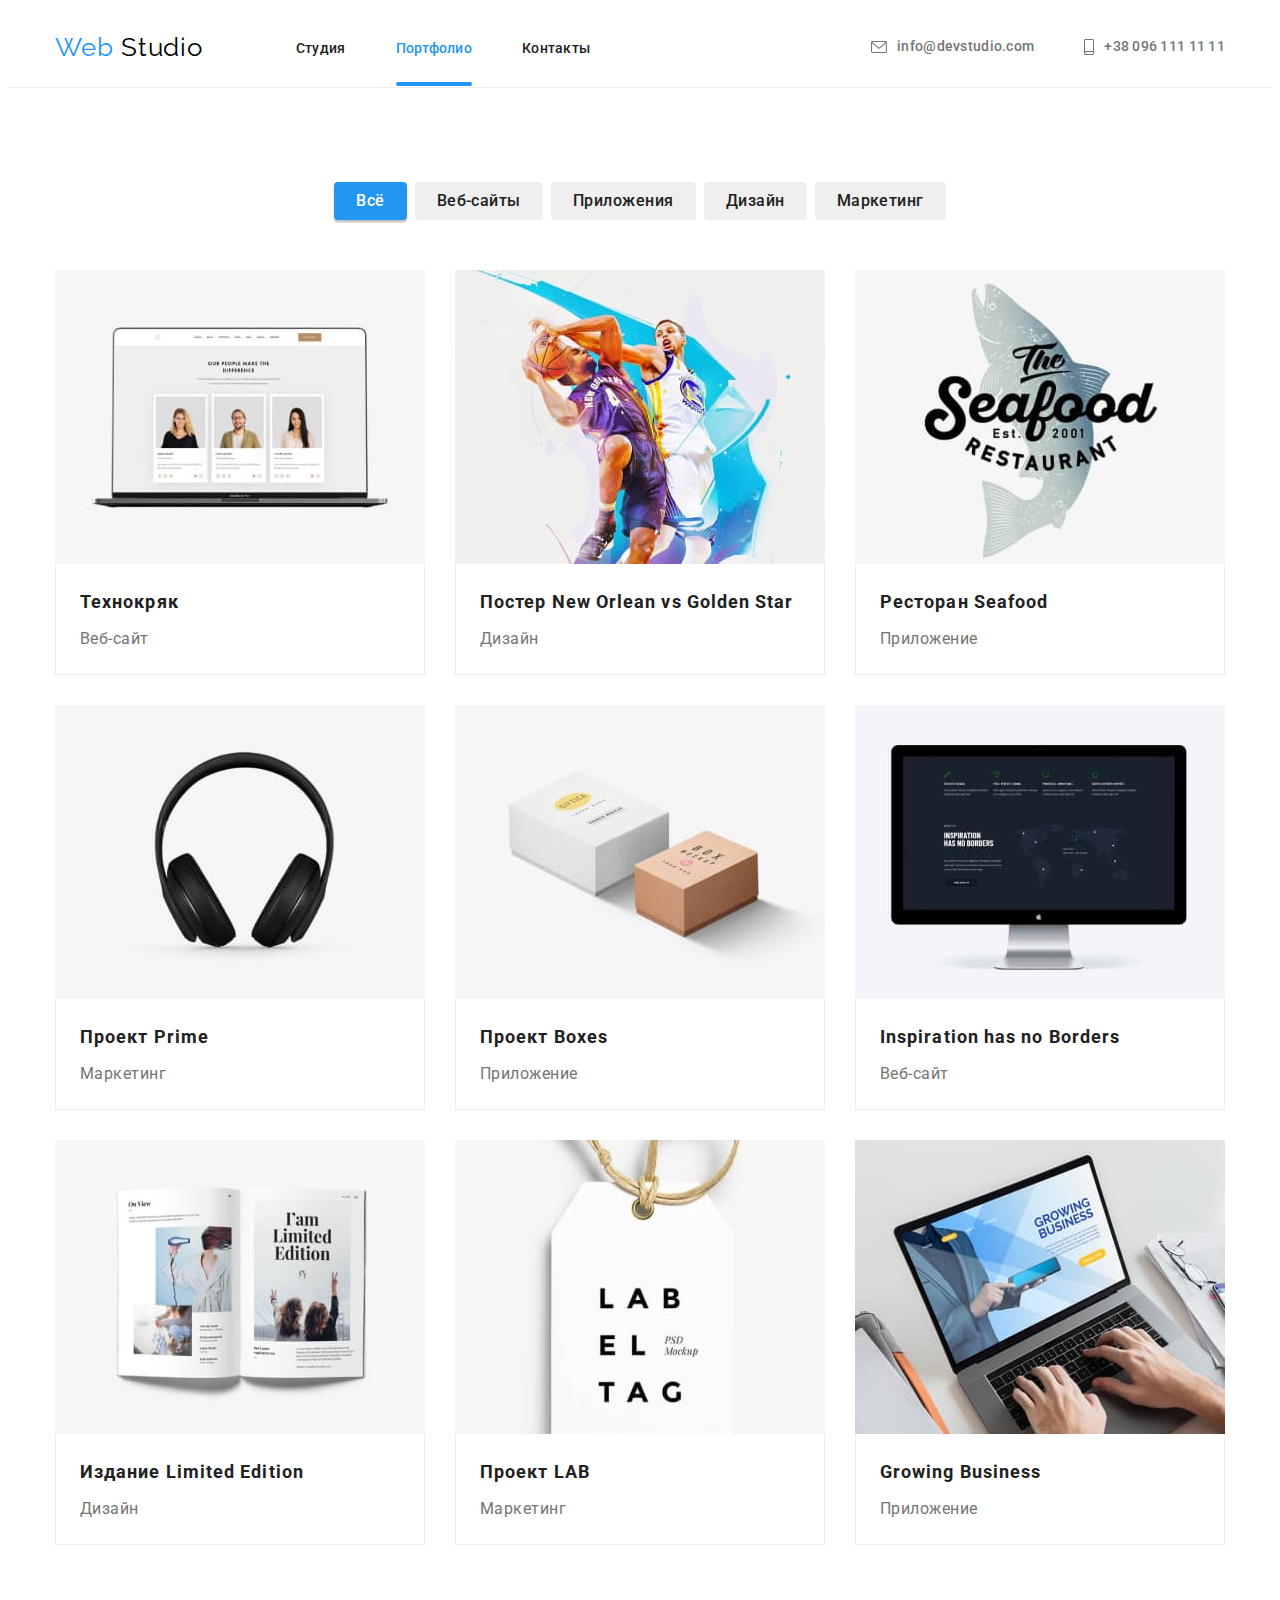
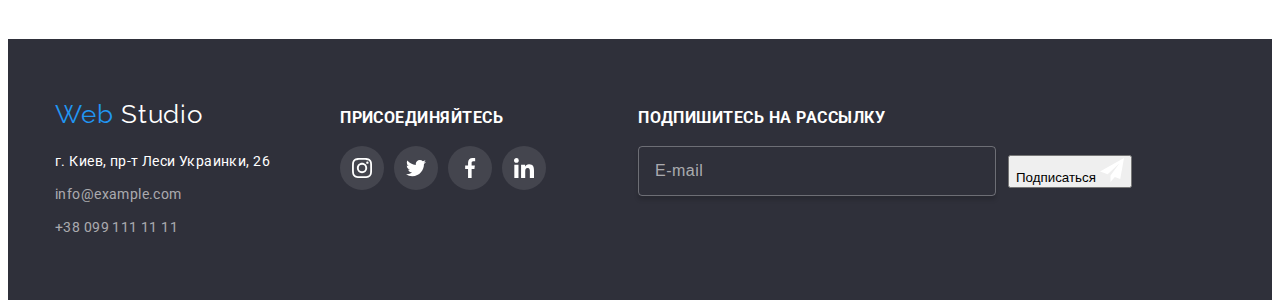
==== commit be6bd7fe: "fix logo" ====
--- a/portfolio.html
+++ b/portfolio.html
@@ -5,7 +5,7 @@
     <meta charset="UTF-8" />
     <meta http-equiv="X-UA-Compatible" content="IE=edge" />
     <meta name="viewport" content="width=device-width, initial-scale=1.0" />
-    <title>Студия</title>
+    <title>Portfolio 2.1.7.</title>
     <link rel="preconnect" href="https://fonts.gstatic.com" />
     <link
       rel="stylesheet"
@@ -24,7 +24,7 @@
     <!-- header -->
     <header class="header">
       <div class="header-container container">
-        <a class="logo" href="./index.html"></a>
+        <a class="logo" href="./index.html">
           Web
           <span class="header__logo-accent">Studio</span>
         </a>
